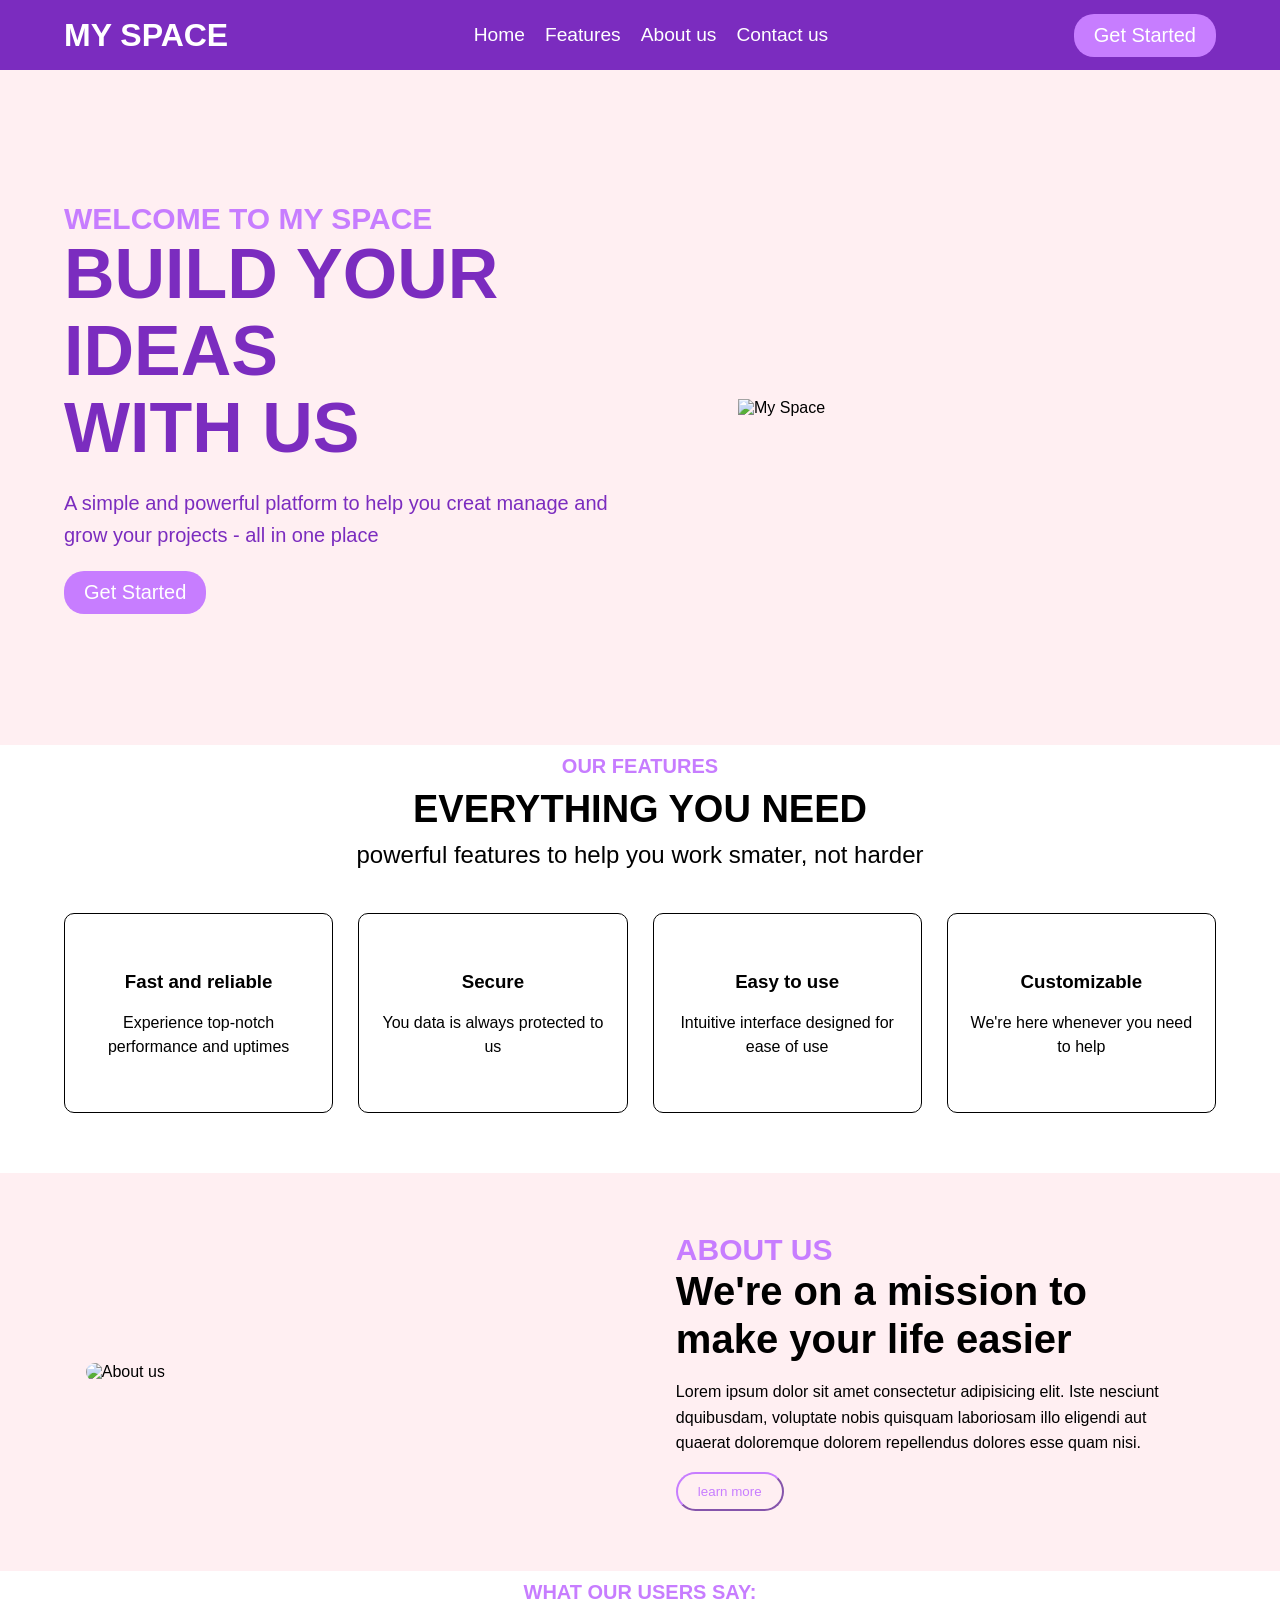
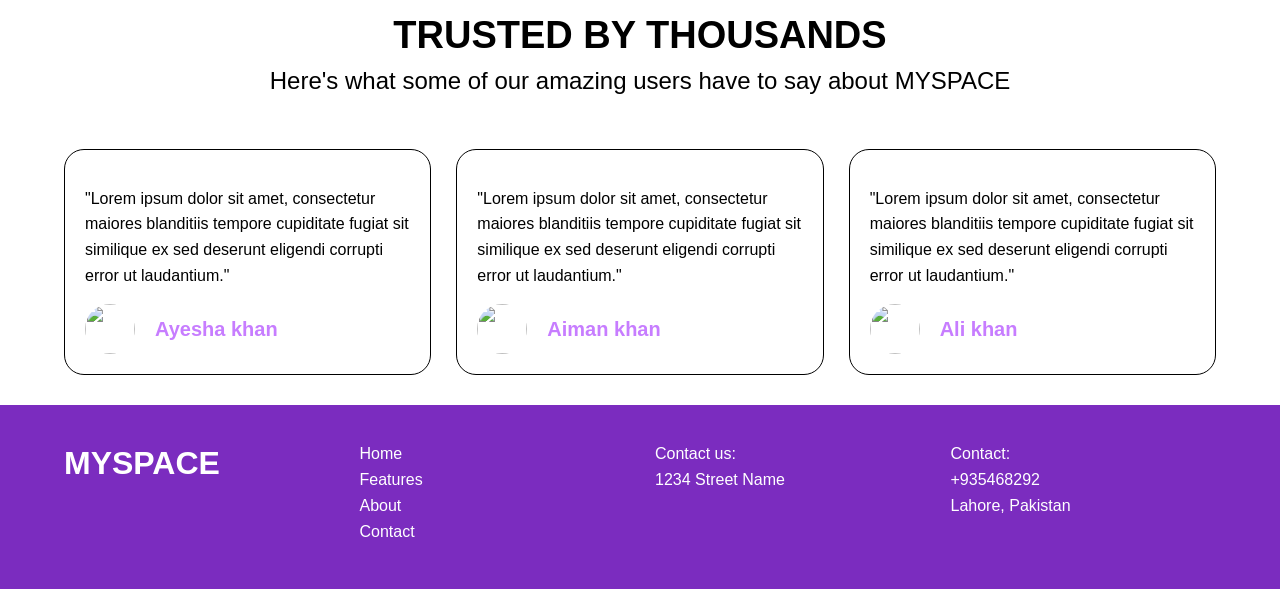
==== WebDev-L1-LandingPage/index.html @ 426730ee "Add files via upload" ====
<!DOCTYPE html>
<html lang="en">

<head>
    <meta charset="UTF-8">
    <meta name="viewport" content="width=device-width, initial-scale=1.0">
    <title>My Space</title>
    <link rel="stylesheet" href="./style.css">

</head>


<body>


    <!-- ================= HOME ================= -->

    <page1 id="home">

        <!-- NAVBAR -->

        <nav class="navigation">

            <ol class="li1">

                <li>
                    <a href="#home" class="nav-link">
                        MY SPACE
                    </a>
                </li>

            </ol>


            <ol class="li2">

                <li>
                    <a href="#home" class="nav-link">
                        Home
                    </a>
                </li>

                <li>
                    <a href="#features" class="nav-link">
                        Features
                    </a>
                </li>

                <li>
                    <a href="#about" class="nav-link">
                        About us
                    </a>
                </li>

                <li>
                    <a href="#contact" class="nav-link">
                        Contact us
                    </a>
                </li>

            </ol>


            <ol class="li3">

                <li>

                    <a href="#contact">

                        <button>
                            Get Started
                        </button>

                    </a>

                </li>

            </ol>

        </nav>


        <!-- HERO -->

        <section class="sec1">

            <div class="box1">

                <h4>
                    WELCOME TO MY SPACE
                </h4>

                <h1>
                    BUILD YOUR IDEAS
                    <br>
                    WITH US
                </h1>

                <p>
                    A simple and powerful platform to help you
                    creat manage and grow your projects -
                    all in one place
                </p>


                <ol class="li3">

                    <li>

                        <a href="#contact">

                            <button>
                                Get Started
                            </button>

                        </a>

                    </li>

                </ol>

            </div>


            <div class="box2">

                <img src="./task1.img/img1.png" alt="My Space">

            </div>

        </section>

    </page1>



    <!-- ================= FEATURES ================= -->

    <page2 id="features">

        <h4 style="
            text-align: center;
            padding-top: 10px;
            font-size: 20px;
            padding-bottom: 0;
        ">
            OUR FEATURES
        </h4>


        <h2 style="
            font-size: 38px;
            text-align: center;
            margin: 10px;
        ">
            EVERYTHING YOU NEED
        </h2>


        <p style="
            text-align: center;
            margin-top: 0;
            font-size: 24px;
        ">
            powerful features to help you work smater,
            not harder
        </p>


        <div class="main">


            <div class="div1">

                <img
                    src="./task1.img/img2.png"
                    alt=""
                    class="size"
                >

                <h3>
                    Fast and reliable
                </h3>

                <p>
                    Experience top-notch performance
                    and uptimes
                </p>

            </div>



            <div class="div2">

                <img
                    src="./task1.img/img3.png"
                    alt=""
                    class="size"
                >

                <h3>
                    Secure
                </h3>

                <p>
                    You data is always protected to us
                </p>

            </div>



            <div class="div3">

                <img
                    src="./task1.img/img4.png"
                    alt=""
                    class="size"
                >

                <h3>
                    Easy to use
                </h3>

                <p>
                    Intuitive interface designed for
                    ease of use
                </p>

            </div>



            <div class="div4">

                <img
                    src="./task1.img/img5.png"
                    alt=""
                    class="size"
                >

                <h3>
                    Customizable
                </h3>

                <p>
                    We're here whenever you need to help
                </p>

            </div>

        </div>

    </page2>



    <!-- ================= ABOUT ================= -->

    <div class="page3" id="about">


        <div class="div5">

            <img
                src="./task1.img/img7.jfif"
                alt="About us"
                style="object-fit: contain;"
            >

        </div>



        <div class="div6">

            <h4>
                ABOUT US
            </h4>


            <h2 style="
                font-size: 40px;
                margin: 0;
            ">
                We're on a mission to make your life easier
            </h2>


            <p>
                Lorem ipsum dolor sit amet consectetur
                adipisicing elit. Iste nesciunt dquibusdam,
                voluptate nobis quisquam laboriosam illo
                eligendi aut quaerat doloremque dolorem
                repellendus dolores esse quam nisi.
            </p>


            <button style="
                color: #c77dff;
                background-color: transparent;
                border-radius: 20px;
                border-color: #c77dff;
                padding: 10px 20px;
                cursor: pointer;
            ">
                learn more
            </button>

        </div>

    </div>



    <!-- ================= TESTIMONIALS ================= -->

    <div class="page5">


        <h4 style="
            text-align: center;
            padding-top: 10px;
            font-size: 20px;
            padding-bottom: 0;
        ">
            WHAT OUR USERS SAY:
        </h4>


        <h2 style="
            font-size: 38px;
            text-align: center;
            margin: 10px;
        ">
            TRUSTED BY THOUSANDS
        </h2>


        <p style="
            text-align: center;
            margin-top: 0;
            font-size: 24px;
        ">
            Here's what some of our amazing users
            have to say about MYSPACE
        </p>



        <div class="parts">


            <!-- USER 1 -->

            <div class="part">

                <p>
                    "Lorem ipsum dolor sit amet,
                    consectetur maiores blanditiis
                    tempore cupiditate fugiat sit
                    similique ex sed deserunt eligendi
                    corrupti error ut laudantium."
                </p>


                <div style="
                    display: flex;
                    gap: 20px;
                    align-items: center;
                ">

                    <img
                        src="./task1.img/img8.jfif"
                        alt=""
                    >

                    <h4>
                        Ayesha khan
                    </h4>

                </div>

            </div>



            <!-- USER 2 -->

            <div class="part">

                <p>
                    "Lorem ipsum dolor sit amet,
                    consectetur maiores blanditiis
                    tempore cupiditate fugiat sit
                    similique ex sed deserunt eligendi
                    corrupti error ut laudantium."
                </p>


                <div style="
                    display: flex;
                    gap: 20px;
                    align-items: center;
                ">

                    <img
                        src="./task1.img/img9.jfif"
                        alt=""
                    >

                    <h4>
                        Aiman khan
                    </h4>

                </div>

            </div>



            <!-- USER 3 -->

            <div class="part">

                <p>
                    "Lorem ipsum dolor sit amet,
                    consectetur maiores blanditiis
                    tempore cupiditate fugiat sit
                    similique ex sed deserunt eligendi
                    corrupti error ut laudantium."
                </p>


                <div style="
                    display: flex;
                    gap: 20px;
                    align-items: center;
                ">

                    <img
                        src="./task1.img/img10.jfif"
                        alt=""
                    >

                    <h4>
                        Ali khan
                    </h4>

                </div>

            </div>

        </div>

    </div>



    <!-- ================= CONTACT / FOOTER ================= -->

    <footer id="contact">


        <ol>

            <li class="li1">
                MYSPACE
            </li>

        </ol>



        <ol>

            <li>
                Home
            </li>

            <li>
                Features
            </li>

            <li>
                About
            </li>

            <li>
                Contact
            </li>

        </ol>



        <ol>

            <li>
                Contact us:
            </li>

            <li>
                1234 Street Name
            </li>

        </ol>



        <ol>

            <li>
                Contact:
            </li>

            <li>
                +935468292
            </li>

            <li>
                Lahore, Pakistan
            </li>

        </ol>


    </footer>


</body>

</html>
---- WebDev-L1-LandingPage/style.css ----
/* ================= GENERAL ================= */

        * {
            box-sizing: border-box;
        }

        html {
            scroll-behavior: smooth;
        }

        body {
            margin: 0;
            padding: 0;
            overflow-x: hidden;
            font-family: Arial, sans-serif;
        }

        page1,
        page2 {
            display: block;
        }

        section,
        page2,
        .page3,
        .page5,
        footer {
            scroll-margin-top: 80px;
        }


        /* ================= NAVBAR ================= */

        nav {
            display: flex;
            justify-content: space-between;
            align-items: center;

            background-color: #7b2cbf;
            color: white;

            padding: 10px 5%;
            min-height: 70px;

            position: sticky;
            top: 0;

            z-index: 1000;
        }

        ol {
            list-style-type: none;
            margin: 0;
            padding: 0;
        }

        .li1 {
            font-size: xx-large;
            font-weight: bolder;
        }

        .li2 {
            display: flex;
            align-items: center;
            gap: 20px;

            font-size: larger;
        }

        .nav-link {
            color: white;
            text-decoration: none;
            cursor: pointer;

            transition: 0.3s;
        }

        .nav-link:hover {
            color: #e0aaff;
        }

        .li3 button {
            font-size: 20px;

            border-radius: 20px;

            padding: 10px 20px;

            border: none;

            background-color: #c77dff;

            color: white;

            cursor: pointer;

            transition: 0.3s;
        }

        .li3 button:hover {
            background-color: #9d4edd;
            transform: scale(1.05);
        }


        /* ================= HERO SECTION ================= */

        .sec1 {
            display: flex;

            justify-content: space-evenly;
            align-items: center;

            gap: 40px;

            padding: 60px 5%;

            background-color: #ffeff2;

            min-height: 75vh;
        }

        .box1 {
            flex: 1;
            max-width: 650px;
        }

        h1 {
            font-size: 70px;

            font-weight: bolder;

            margin: 0;

            color: #7b2cbf;

            line-height: 1.1;
        }

        h4 {
            font-size: 30px;

            margin: 0;

            color: #c77dff;
        }

        .box1 p {
            font-size: 20px;

            color: #7b2cbf;

            line-height: 1.6;
        }

        .box2 {
            flex: 1;

            display: flex;

            justify-content: center;
        }

        .box2 img {
            width: 100%;

            max-width: 400px;

            height: auto;
        }


        /* ================= FEATURES ================= */

        .main {
            display: grid;

            grid-template-columns: repeat(4, 1fr);

            gap: 25px;

            padding: 20px 5%;

            margin-bottom: 40px;
        }

        .div1,
        .div2,
        .div3,
        .div4 {

            border: 1px solid black;

            border-radius: 10px;

            text-align: center;

            padding: 20px;

            width: 100%;

            min-height: 200px;
        }

        .size {
            height: 50px;

            width: auto;

            max-width: 100%;
        }

        .main p {
            line-height: 1.5;
        }


        /* ================= ABOUT SECTION ================= */

        .page3 {
            display: flex;

            justify-content: space-evenly;

            align-items: center;

            gap: 50px;

            padding: 60px 5%;

            background-color: #ffeff2;
        }

        .div5,
        .div6 {
            width: 45%;
        }

        .div5 img {
            width: 100%;

            height: 250px;

            object-fit: cover;

            border-radius: 20px;
        }

        .div6 h2 {
            line-height: 1.2;
        }

        .div6 p {
            line-height: 1.6;
        }


        /* ================= TESTIMONIALS ================= */

        .parts {
            display: grid;

            grid-template-columns: repeat(3, 1fr);

            gap: 25px;

            padding: 30px 5%;
        }

        .part {
            display: grid;

            border-radius: 20px;

            width: 100%;

            border: 1px solid black;

            padding: 20px;
        }

        .part img {
            height: 50px;

            width: 50px;

            border-radius: 50%;

            object-fit: cover;
        }

        .part p {
            line-height: 1.6;
        }

        .part h4 {
            font-size: 20px;
        }


        /* ================= FOOTER / CONTACT ================= */

        footer {
            display: grid;

            grid-template-columns: repeat(4, 1fr);

            gap: 30px;

            background-color: #7b2cbf;

            color: white;

            padding: 40px 5%;
        }

        footer ol {
            padding: 0;
        }

        footer li {
            margin-bottom: 8px;
        }

        footer .li1 {
            color: white;
        }


        /* ================= TABLET ================= */

        @media (max-width: 992px) {

            nav {
                padding: 10px 3%;
            }

            .li1 {
                font-size: 25px;
            }

            .li2 {
                gap: 12px;

                font-size: 16px;
            }

            .li3 button {
                font-size: 16px;

                padding: 8px 15px;
            }


            /* HERO */

            .sec1 {
                padding: 50px 5%;
            }

            h1 {
                font-size: 50px;
            }

            h4 {
                font-size: 24px;
            }

            .box1 p {
                font-size: 18px;
            }

            .box2 img {
                max-width: 330px;
            }


            /* FEATURES */

            .main {
                grid-template-columns: repeat(2, 1fr);
            }


            /* ABOUT */

            .page3 {
                gap: 30px;
            }

            .div5,
            .div6 {
                width: 50%;
            }


            /* TESTIMONIALS */

            .parts {
                grid-template-columns: repeat(2, 1fr);
            }


            /* FOOTER */

            footer {
                grid-template-columns: repeat(2, 1fr);
            }
        }


        /* ================= MOBILE ================= */

        @media (max-width: 768px) {

            /* NAVBAR */

            nav {
                flex-direction: column;

                gap: 15px;

                height: auto;

                padding: 20px;
            }

            .li1 {
                font-size: 28px;
            }

            .li2 {
                flex-wrap: wrap;

                justify-content: center;

                gap: 12px;

                font-size: 15px;
            }

            .li3 button {
                font-size: 16px;

                padding: 8px 16px;
            }


            /* HERO */

            .sec1 {
                flex-direction: column;

                text-align: center;

                padding: 50px 20px;

                min-height: auto;
            }

            .box1 {
                width: 100%;
            }

            h1 {
                font-size: 45px;
            }

            h4 {
                font-size: 22px;
            }

            .box1 p {
                font-size: 17px;
            }

            .box2 {
                width: 100%;
            }

            .box2 img {
                width: 80%;

                max-width: 350px;
            }


            /* FEATURES */

            .main {
                grid-template-columns: 1fr;

                padding: 20px;
            }

            .div1,
            .div2,
            .div3,
            .div4 {
                min-height: auto;
            }


            /* ABOUT */

            .page3 {
                flex-direction: column;

                padding: 50px 20px;

                text-align: center;
            }

            .div5,
            .div6 {
                width: 100%;
            }

            .div5 img {
                height: auto;

                max-height: 300px;
            }

            .div6 h2 {
                font-size: 32px !important;
            }


            /* TESTIMONIALS */

            .parts {
                grid-template-columns: 1fr;

                padding: 20px;
            }

            .page5 h2 {
                font-size: 30px !important;
            }

            .page5 > p {
                font-size: 18px !important;

                padding: 0 15px;
            }


            /* FOOTER */

            footer {
                grid-template-columns: 1fr;

                text-align: center;

                padding: 35px 20px;
            }

            footer ol {
                margin-bottom: 10px;
            }
        }


        /* ================= SMALL MOBILE ================= */

        @media (max-width: 480px) {

            nav {
                padding: 15px;
            }

            .li1 {
                font-size: 24px;
            }

            .li2 {
                display: grid;

                grid-template-columns: repeat(2, 1fr);

                text-align: center;

                width: 100%;
            }

            .li3 button {
                font-size: 15px;

                padding: 8px 15px;
            }


            /* HERO */

            .sec1 {
                padding: 40px 15px;
            }

            h1 {
                font-size: 34px;
            }

            h4 {
                font-size: 18px;
            }

            .box1 p {
                font-size: 15px;
            }

            .box2 img {
                width: 90%;
            }


            /* FEATURES */

            .main {
                padding: 15px;
            }

            .main h3 {
                font-size: 20px;
            }

            .main p {
                font-size: 15px;
            }


            /* ABOUT */

            .page3 {
                padding: 40px 15px;
            }

            .div6 h2 {
                font-size: 27px !important;
            }

            .div6 p {
                font-size: 15px;
            }


            /* TESTIMONIALS */

            .parts {
                padding: 15px;
            }

            .part {
                padding: 15px;
            }

            .page5 h2 {
                font-size: 26px !important;
            }

            .page5 > p {
                font-size: 16px !important;
            }


            /* FOOTER */

            footer {
                padding: 30px 15px;
            }
        }
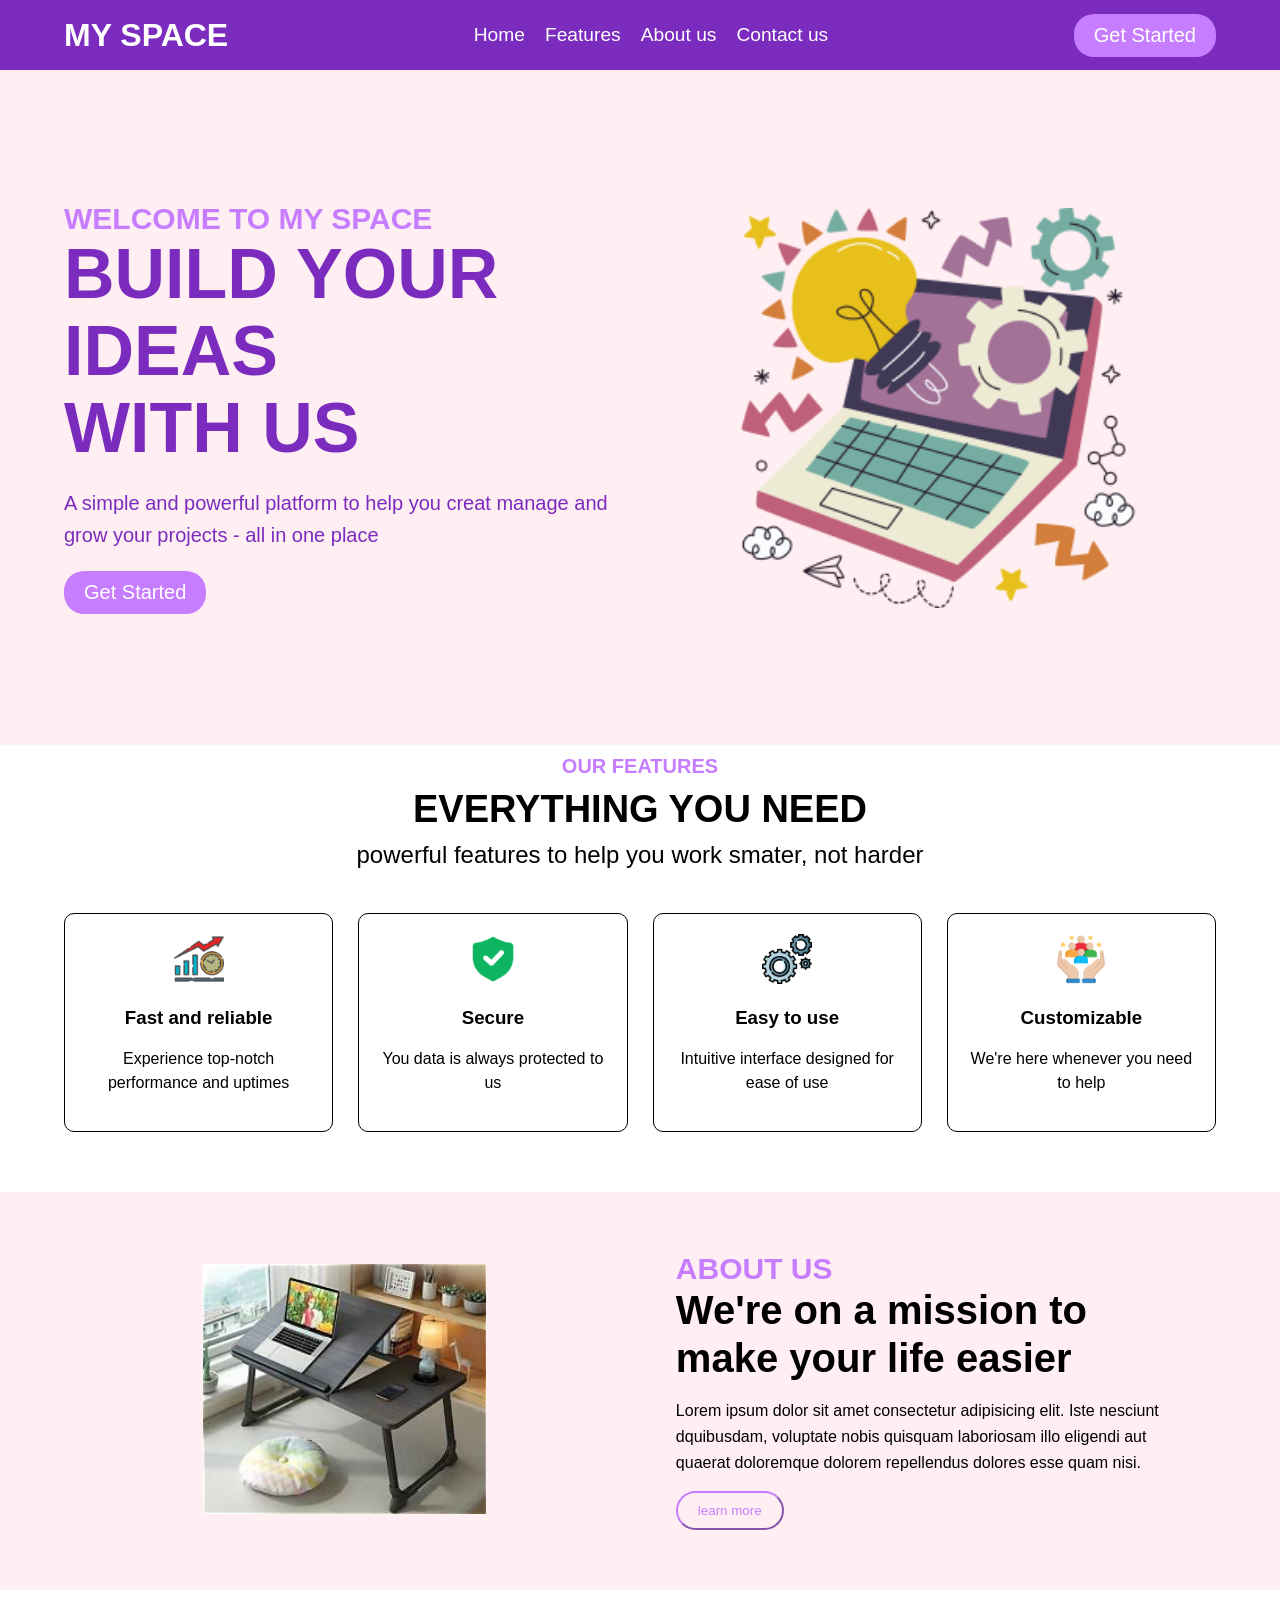
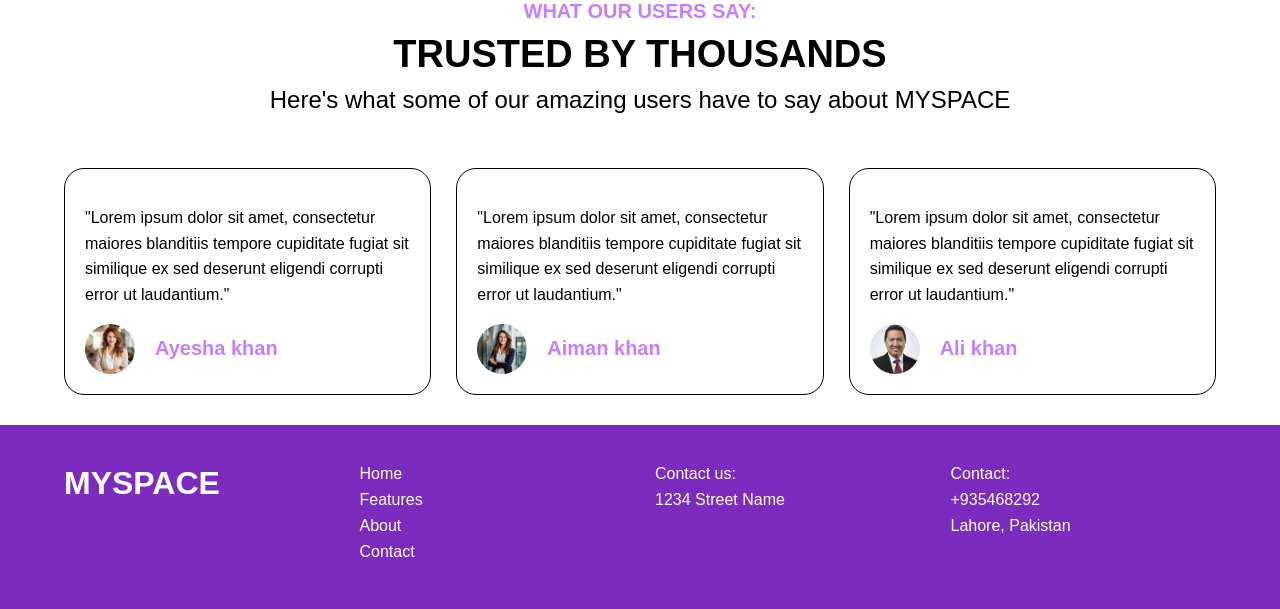
==== commit 00164cb9: "Update index.html" ====
--- a/WebDev-L1-LandingPage/index.html
+++ b/WebDev-L1-LandingPage/index.html
@@ -124,7 +124,7 @@
 
             <div class="box2">
 
-                <img src="./task1.img/img1.png" alt="My Space">
+                <img src="./images/img1.png" alt="My Space">
 
             </div>
 
@@ -173,7 +173,7 @@
             <div class="div1">
 
                 <img
-                    src="./task1.img/img2.png"
+                    src="./images/img2.png"
                     alt=""
                     class="size"
                 >
@@ -194,7 +194,7 @@
             <div class="div2">
 
                 <img
-                    src="./task1.img/img3.png"
+                    src="./images/img3.png"
                     alt=""
                     class="size"
                 >
@@ -214,7 +214,7 @@
             <div class="div3">
 
                 <img
-                    src="./task1.img/img4.png"
+                    src="./images/img4.png"
                     alt=""
                     class="size"
                 >
@@ -235,7 +235,7 @@
             <div class="div4">
 
                 <img
-                    src="./task1.img/img5.png"
+                    src="./images/img5.png"
                     alt=""
                     class="size"
                 >
@@ -264,7 +264,7 @@
         <div class="div5">
 
             <img
-                src="./task1.img/img7.jfif"
+                src="./images/img7.jfif"
                 alt="About us"
                 style="object-fit: contain;"
             >
@@ -372,7 +372,7 @@
                 ">
 
                     <img
-                        src="./task1.img/img8.jfif"
+                        src="./images/img8.jfif"
                         alt=""
                     >
 
@@ -406,7 +406,7 @@
                 ">
 
                     <img
-                        src="./task1.img/img9.jfif"
+                        src="./images/img9.jfif"
                         alt=""
                     >
 
@@ -440,7 +440,7 @@
                 ">
 
                     <img
-                        src="./task1.img/img10.jfif"
+                        src="./images/img10.jfif"
                         alt=""
                     >
 
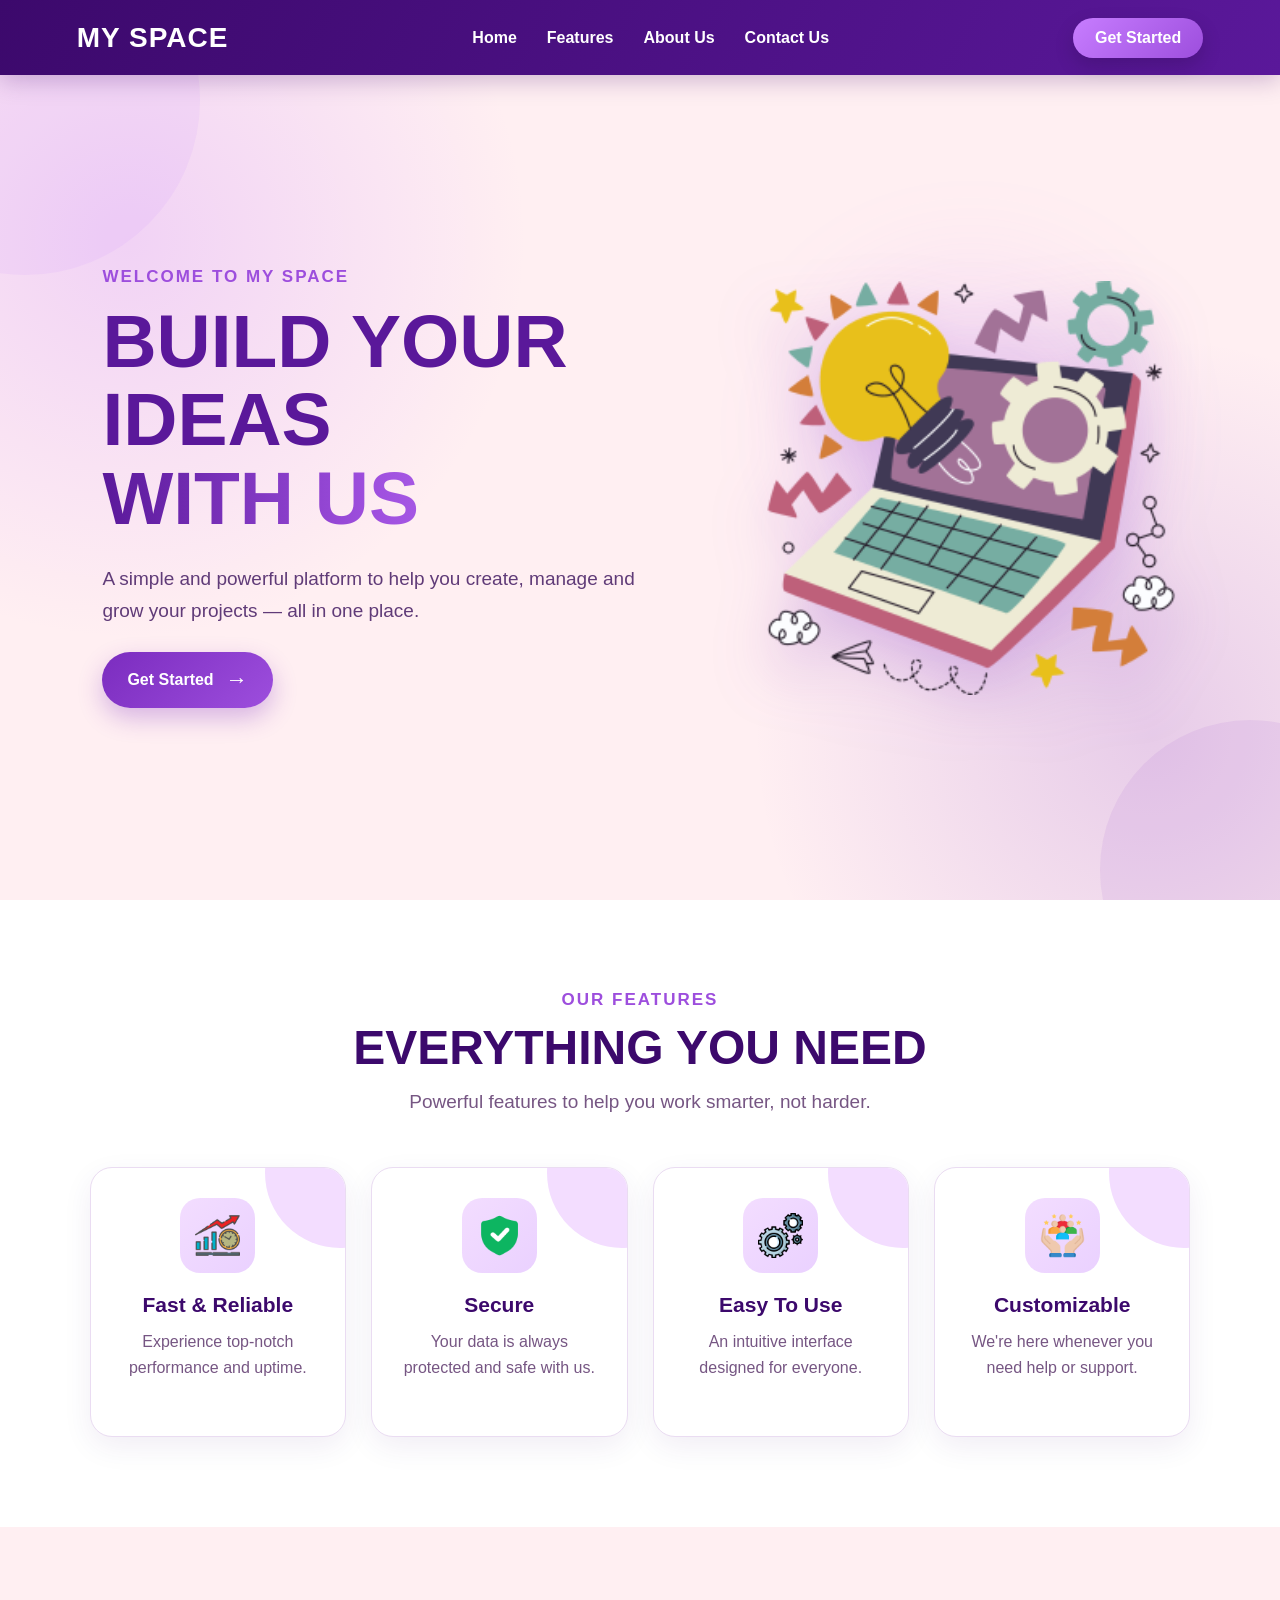
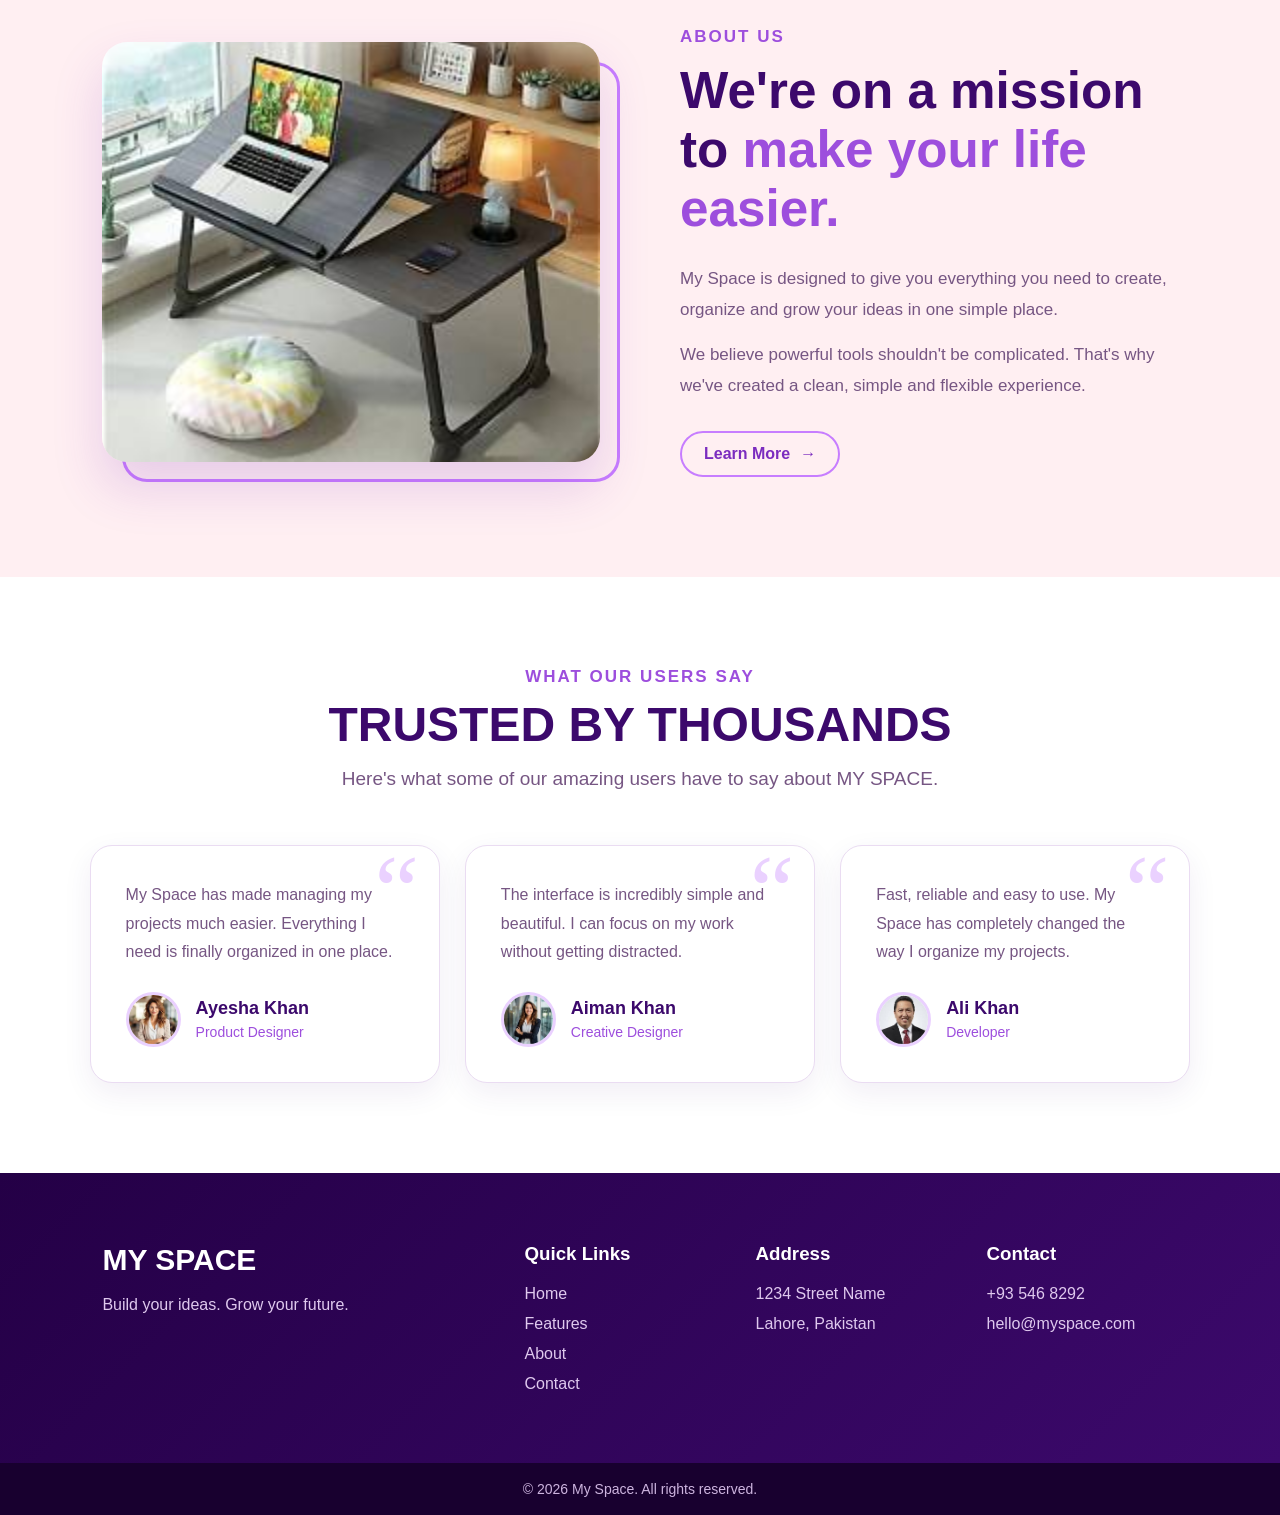
==== commit f8bfe460: "Update index.html" ====
--- a/WebDev-L1-LandingPage/index.html
+++ b/WebDev-L1-LandingPage/index.html
@@ -4,531 +4,436 @@
 <head>
     <meta charset="UTF-8">
     <meta name="viewport" content="width=device-width, initial-scale=1.0">
+
     <title>My Space</title>
-    <link rel="stylesheet" href="./style.css">
-
+
+    <link rel="stylesheet" href="style.css">
 </head>
 
-
 <body>
 
-
-    <!-- ================= HOME ================= -->
-
-    <page1 id="home">
-
-        <!-- NAVBAR -->
-
-        <nav class="navigation">
-
-            <ol class="li1">
-
-                <li>
-                    <a href="#home" class="nav-link">
-                        MY SPACE
-                    </a>
-                </li>
-
-            </ol>
-
-
-            <ol class="li2">
-
-                <li>
-                    <a href="#home" class="nav-link">
-                        Home
-                    </a>
-                </li>
-
-                <li>
-                    <a href="#features" class="nav-link">
-                        Features
-                    </a>
-                </li>
-
-                <li>
-                    <a href="#about" class="nav-link">
-                        About us
-                    </a>
-                </li>
-
-                <li>
-                    <a href="#contact" class="nav-link">
-                        Contact us
-                    </a>
-                </li>
-
-            </ol>
-
-
-            <ol class="li3">
-
-                <li>
-
-                    <a href="#contact">
-
-                        <button>
-                            Get Started
-                        </button>
-
-                    </a>
-
-                </li>
-
-            </ol>
-
-        </nav>
-
-
-        <!-- HERO -->
-
-        <section class="sec1">
-
-            <div class="box1">
-
-                <h4>
-                    WELCOME TO MY SPACE
-                </h4>
-
-                <h1>
-                    BUILD YOUR IDEAS
-                    <br>
-                    WITH US
-                </h1>
-
-                <p>
-                    A simple and powerful platform to help you
-                    creat manage and grow your projects -
-                    all in one place
-                </p>
-
-
-                <ol class="li3">
-
-                    <li>
-
-                        <a href="#contact">
-
-                            <button>
-                                Get Started
-                            </button>
-
-                        </a>
-
-                    </li>
-
-                </ol>
-
-            </div>
-
-
-            <div class="box2">
-
-                <img src="./images/img1.png" alt="My Space">
-
-            </div>
-
-        </section>
-
-    </page1>
-
+    <!-- ================= NAVBAR ================= -->
+
+    <nav class="navigation">
+
+        <div class="logo">
+            <a href="#home">MY SPACE</a>
+        </div>
+
+        <ul class="nav-links">
+
+            <li>
+                <a href="#home">Home</a>
+            </li>
+
+            <li>
+                <a href="#features">Features</a>
+            </li>
+
+            <li>
+                <a href="#about">About Us</a>
+            </li>
+
+            <li>
+                <a href="#contact">Contact Us</a>
+            </li>
+
+        </ul>
+
+        <a href="#contact" class="nav-button">
+            Get Started
+        </a>
+
+    </nav>
+
+
+    <!-- ================= HERO ================= -->
+
+    <section class="hero" id="home">
+
+        <div class="hero-content">
+
+            <span class="small-title">
+                WELCOME TO MY SPACE
+            </span>
+
+            <h1>
+                BUILD YOUR IDEAS
+                <br>
+                <span>WITH US</span>
+            </h1>
+
+            <p>
+                A simple and powerful platform to help you
+                create, manage and grow your projects —
+                all in one place.
+            </p>
+
+            <a href="#contact" class="primary-button">
+                Get Started
+                <span>→</span>
+            </a>
+
+        </div>
+
+
+        <div class="hero-image">
+
+            <div class="image-glow"></div>
+
+            <img
+                src="images/img1.png"
+                alt="My Space"
+            >
+
+        </div>
+
+    </section>
 
 
     <!-- ================= FEATURES ================= -->
 
-    <page2 id="features">
-
-        <h4 style="
-            text-align: center;
-            padding-top: 10px;
-            font-size: 20px;
-            padding-bottom: 0;
-        ">
-            OUR FEATURES
-        </h4>
-
-
-        <h2 style="
-            font-size: 38px;
-            text-align: center;
-            margin: 10px;
-        ">
-            EVERYTHING YOU NEED
-        </h2>
-
-
-        <p style="
-            text-align: center;
-            margin-top: 0;
-            font-size: 24px;
-        ">
-            powerful features to help you work smater,
-            not harder
-        </p>
-
-
-        <div class="main">
-
-
-            <div class="div1">
-
-                <img
-                    src="./images/img2.png"
-                    alt=""
-                    class="size"
-                >
+    <section class="features" id="features">
+
+        <div class="section-heading">
+
+            <span class="small-title">
+                OUR FEATURES
+            </span>
+
+            <h2>
+                EVERYTHING YOU NEED
+            </h2>
+
+            <p>
+                Powerful features to help you work smarter,
+                not harder.
+            </p>
+
+        </div>
+
+
+        <div class="feature-grid">
+
+
+            <div class="feature-card">
+
+                <div class="icon-box">
+                    <img src="images/img2.png" alt="">
+                </div>
 
                 <h3>
-                    Fast and reliable
+                    Fast & Reliable
                 </h3>
 
                 <p>
                     Experience top-notch performance
-                    and uptimes
-                </p>
-
-            </div>
-
-
-
-            <div class="div2">
-
-                <img
-                    src="./images/img3.png"
-                    alt=""
-                    class="size"
-                >
+                    and uptime.
+                </p>
+
+                <span class="card-arrow">→</span>
+
+            </div>
+
+
+            <div class="feature-card">
+
+                <div class="icon-box">
+                    <img src="images/img3.png" alt="">
+                </div>
 
                 <h3>
                     Secure
                 </h3>
 
                 <p>
-                    You data is always protected to us
-                </p>
-
-            </div>
-
-
-
-            <div class="div3">
-
-                <img
-                    src="./images/img4.png"
-                    alt=""
-                    class="size"
-                >
+                    Your data is always protected
+                    and safe with us.
+                </p>
+
+                <span class="card-arrow">→</span>
+
+            </div>
+
+
+            <div class="feature-card">
+
+                <div class="icon-box">
+                    <img src="images/img4.png" alt="">
+                </div>
 
                 <h3>
-                    Easy to use
+                    Easy To Use
                 </h3>
 
                 <p>
-                    Intuitive interface designed for
-                    ease of use
-                </p>
-
-            </div>
-
-
-
-            <div class="div4">
-
-                <img
-                    src="./images/img5.png"
-                    alt=""
-                    class="size"
-                >
+                    An intuitive interface designed
+                    for everyone.
+                </p>
+
+                <span class="card-arrow">→</span>
+
+            </div>
+
+
+            <div class="feature-card">
+
+                <div class="icon-box">
+                    <img src="images/img5.png" alt="">
+                </div>
 
                 <h3>
                     Customizable
                 </h3>
 
                 <p>
-                    We're here whenever you need to help
-                </p>
-
-            </div>
-
-        </div>
-
-    </page2>
-
+                    We're here whenever you need
+                    help or support.
+                </p>
+
+                <span class="card-arrow">→</span>
+
+            </div>
+
+        </div>
+
+    </section>
 
 
     <!-- ================= ABOUT ================= -->
 
-    <div class="page3" id="about">
-
-
-        <div class="div5">
+    <section class="about" id="about">
+
+        <div class="about-image">
+
+            <div class="about-image-frame"></div>
 
             <img
-                src="./images/img7.jfif"
-                alt="About us"
-                style="object-fit: contain;"
+                src="images/img7.jfif"
+                alt="About My Space"
             >
 
         </div>
 
 
-
-        <div class="div6">
-
-            <h4>
+        <div class="about-content">
+
+            <span class="small-title">
                 ABOUT US
-            </h4>
-
-
-            <h2 style="
-                font-size: 40px;
-                margin: 0;
-            ">
-                We're on a mission to make your life easier
+            </span>
+
+            <h2>
+                We're on a mission to
+                <span>make your life easier.</span>
             </h2>
 
-
-            <p>
-                Lorem ipsum dolor sit amet consectetur
-                adipisicing elit. Iste nesciunt dquibusdam,
-                voluptate nobis quisquam laboriosam illo
-                eligendi aut quaerat doloremque dolorem
-                repellendus dolores esse quam nisi.
-            </p>
-
-
-            <button style="
-                color: #c77dff;
-                background-color: transparent;
-                border-radius: 20px;
-                border-color: #c77dff;
-                padding: 10px 20px;
-                cursor: pointer;
-            ">
-                learn more
-            </button>
-
-        </div>
+            <p>
+                My Space is designed to give you everything
+                you need to create, organize and grow your
+                ideas in one simple place.
+            </p>
+
+            <p>
+                We believe powerful tools shouldn't be
+                complicated. That's why we've created a
+                clean, simple and flexible experience.
+            </p>
+
+            <a href="#contact" class="outline-button">
+                Learn More
+                <span>→</span>
+            </a>
+
+        </div>
+
+    </section>
+
+
+    <!-- ================= TESTIMONIALS ================= -->
+
+    <section class="testimonials">
+
+        <div class="section-heading">
+
+            <span class="small-title">
+                WHAT OUR USERS SAY
+            </span>
+
+            <h2>
+                TRUSTED BY THOUSANDS
+            </h2>
+
+            <p>
+                Here's what some of our amazing users
+                have to say about MY SPACE.
+            </p>
+
+        </div>
+
+
+        <div class="testimonial-grid">
+
+
+            <div class="testimonial-card">
+
+                <div class="quote">
+                    “
+                </div>
+
+                <p>
+                    My Space has made managing my projects
+                    much easier. Everything I need is finally
+                    organized in one place.
+                </p>
+
+                <div class="user">
+
+                    <img
+                        src="images/img8.jfif"
+                        alt="Ayesha Khan"
+                    >
+
+                    <div>
+                        <h4>Ayesha Khan</h4>
+                        <span>Product Designer</span>
+                    </div>
+
+                </div>
+
+            </div>
+
+
+            <div class="testimonial-card">
+
+                <div class="quote">
+                    “
+                </div>
+
+                <p>
+                    The interface is incredibly simple and
+                    beautiful. I can focus on my work without
+                    getting distracted.
+                </p>
+
+                <div class="user">
+
+                    <img
+                        src="images/img9.jfif"
+                        alt="Aiman Khan"
+                    >
+
+                    <div>
+                        <h4>Aiman Khan</h4>
+                        <span>Creative Designer</span>
+                    </div>
+
+                </div>
+
+            </div>
+
+
+            <div class="testimonial-card">
+
+                <div class="quote">
+                    “
+                </div>
+
+                <p>
+                    Fast, reliable and easy to use. My Space
+                    has completely changed the way I organize
+                    my projects.
+                </p>
+
+                <div class="user">
+
+                    <img
+                        src="images/img10.jfif"
+                        alt="Ali Khan"
+                    >
+
+                    <div>
+                        <h4>Ali Khan</h4>
+                        <span>Developer</span>
+                    </div>
+
+                </div>
+
+            </div>
+
+        </div>
+
+    </section>
+
+
+    <!-- ================= FOOTER ================= -->
+
+    <footer id="contact">
+
+        <div class="footer-brand">
+
+            <h2>
+                MY SPACE
+            </h2>
+
+            <p>
+                Build your ideas.
+                Grow your future.
+            </p>
+
+        </div>
+
+
+        <div class="footer-column">
+
+            <h3>Quick Links</h3>
+
+            <a href="#home">Home</a>
+            <a href="#features">Features</a>
+            <a href="#about">About</a>
+            <a href="#contact">Contact</a>
+
+        </div>
+
+
+        <div class="footer-column">
+
+            <h3>Address</h3>
+
+            <p>
+                1234 Street Name
+            </p>
+
+            <p>
+                Lahore, Pakistan
+            </p>
+
+        </div>
+
+
+        <div class="footer-column">
+
+            <h3>Contact</h3>
+
+            <p>
+                +93 546 8292
+            </p>
+
+            <p>
+                hello@myspace.com
+            </p>
+
+        </div>
+
+    </footer>
+
+
+    <div class="copyright">
+
+        © 2026 My Space. All rights reserved.
 
     </div>
 
 
-
-    <!-- ================= TESTIMONIALS ================= -->
-
-    <div class="page5">
-
-
-        <h4 style="
-            text-align: center;
-            padding-top: 10px;
-            font-size: 20px;
-            padding-bottom: 0;
-        ">
-            WHAT OUR USERS SAY:
-        </h4>
-
-
-        <h2 style="
-            font-size: 38px;
-            text-align: center;
-            margin: 10px;
-        ">
-            TRUSTED BY THOUSANDS
-        </h2>
-
-
-        <p style="
-            text-align: center;
-            margin-top: 0;
-            font-size: 24px;
-        ">
-            Here's what some of our amazing users
-            have to say about MYSPACE
-        </p>
-
-
-
-        <div class="parts">
-
-
-            <!-- USER 1 -->
-
-            <div class="part">
-
-                <p>
-                    "Lorem ipsum dolor sit amet,
-                    consectetur maiores blanditiis
-                    tempore cupiditate fugiat sit
-                    similique ex sed deserunt eligendi
-                    corrupti error ut laudantium."
-                </p>
-
-
-                <div style="
-                    display: flex;
-                    gap: 20px;
-                    align-items: center;
-                ">
-
-                    <img
-                        src="./images/img8.jfif"
-                        alt=""
-                    >
-
-                    <h4>
-                        Ayesha khan
-                    </h4>
-
-                </div>
-
-            </div>
-
-
-
-            <!-- USER 2 -->
-
-            <div class="part">
-
-                <p>
-                    "Lorem ipsum dolor sit amet,
-                    consectetur maiores blanditiis
-                    tempore cupiditate fugiat sit
-                    similique ex sed deserunt eligendi
-                    corrupti error ut laudantium."
-                </p>
-
-
-                <div style="
-                    display: flex;
-                    gap: 20px;
-                    align-items: center;
-                ">
-
-                    <img
-                        src="./images/img9.jfif"
-                        alt=""
-                    >
-
-                    <h4>
-                        Aiman khan
-                    </h4>
-
-                </div>
-
-            </div>
-
-
-
-            <!-- USER 3 -->
-
-            <div class="part">
-
-                <p>
-                    "Lorem ipsum dolor sit amet,
-                    consectetur maiores blanditiis
-                    tempore cupiditate fugiat sit
-                    similique ex sed deserunt eligendi
-                    corrupti error ut laudantium."
-                </p>
-
-
-                <div style="
-                    display: flex;
-                    gap: 20px;
-                    align-items: center;
-                ">
-
-                    <img
-                        src="./images/img10.jfif"
-                        alt=""
-                    >
-
-                    <h4>
-                        Ali khan
-                    </h4>
-
-                </div>
-
-            </div>
-
-        </div>
-
-    </div>
-
-
-
-    <!-- ================= CONTACT / FOOTER ================= -->
-
-    <footer id="contact">
-
-
-        <ol>
-
-            <li class="li1">
-                MYSPACE
-            </li>
-
-        </ol>
-
-
-
-        <ol>
-
-            <li>
-                Home
-            </li>
-
-            <li>
-                Features
-            </li>
-
-            <li>
-                About
-            </li>
-
-            <li>
-                Contact
-            </li>
-
-        </ol>
-
-
-
-        <ol>
-
-            <li>
-                Contact us:
-            </li>
-
-            <li>
-                1234 Street Name
-            </li>
-
-        </ol>
-
-
-
-        <ol>
-
-            <li>
-                Contact:
-            </li>
-
-            <li>
-                +935468292
-            </li>
-
-            <li>
-                Lahore, Pakistan
-            </li>
-
-        </ol>
-
-
-    </footer>
-
-
 </body>
 
 </html>
--- a/WebDev-L1-LandingPage/style.css
+++ b/WebDev-L1-LandingPage/style.css
@@ -1,671 +1,1360 @@
-/* ================= GENERAL ================= */
-
-        * {
-            box-sizing: border-box;
-        }
-
-        html {
-            scroll-behavior: smooth;
-        }
-
-        body {
-            margin: 0;
-            padding: 0;
-            overflow-x: hidden;
-            font-family: Arial, sans-serif;
-        }
-
-        page1,
-        page2 {
-            display: block;
-        }
-
-        section,
-        page2,
-        .page3,
-        .page5,
-        footer {
-            scroll-margin-top: 80px;
-        }
-
-
-        /* ================= NAVBAR ================= */
-
-        nav {
-            display: flex;
-            justify-content: space-between;
-            align-items: center;
-
-            background-color: #7b2cbf;
-            color: white;
-
-            padding: 10px 5%;
-            min-height: 70px;
-
-            position: sticky;
-            top: 0;
-
-            z-index: 1000;
-        }
-
-        ol {
-            list-style-type: none;
-            margin: 0;
-            padding: 0;
-        }
-
-        .li1 {
-            font-size: xx-large;
-            font-weight: bolder;
-        }
-
-        .li2 {
-            display: flex;
-            align-items: center;
-            gap: 20px;
-
-            font-size: larger;
-        }
-
-        .nav-link {
-            color: white;
-            text-decoration: none;
-            cursor: pointer;
-
-            transition: 0.3s;
-        }
-
-        .nav-link:hover {
-            color: #e0aaff;
-        }
-
-        .li3 button {
-            font-size: 20px;
-
-            border-radius: 20px;
-
-            padding: 10px 20px;
-
-            border: none;
-
-            background-color: #c77dff;
-
-            color: white;
-
-            cursor: pointer;
-
-            transition: 0.3s;
-        }
-
-        .li3 button:hover {
-            background-color: #9d4edd;
-            transform: scale(1.05);
-        }
-
-
-        /* ================= HERO SECTION ================= */
-
-        .sec1 {
-            display: flex;
-
-            justify-content: space-evenly;
-            align-items: center;
-
-            gap: 40px;
-
-            padding: 60px 5%;
-
-            background-color: #ffeff2;
-
-            min-height: 75vh;
-        }
-
-        .box1 {
-            flex: 1;
-            max-width: 650px;
-        }
-
-        h1 {
-            font-size: 70px;
-
-            font-weight: bolder;
-
-            margin: 0;
-
-            color: #7b2cbf;
-
-            line-height: 1.1;
-        }
-
-        h4 {
-            font-size: 30px;
-
-            margin: 0;
-
-            color: #c77dff;
-        }
-
-        .box1 p {
-            font-size: 20px;
-
-            color: #7b2cbf;
-
-            line-height: 1.6;
-        }
-
-        .box2 {
-            flex: 1;
-
-            display: flex;
-
-            justify-content: center;
-        }
-
-        .box2 img {
-            width: 100%;
-
-            max-width: 400px;
-
-            height: auto;
-        }
-
-
-        /* ================= FEATURES ================= */
-
-        .main {
-            display: grid;
-
-            grid-template-columns: repeat(4, 1fr);
-
-            gap: 25px;
-
-            padding: 20px 5%;
-
-            margin-bottom: 40px;
-        }
-
-        .div1,
-        .div2,
-        .div3,
-        .div4 {
-
-            border: 1px solid black;
-
-            border-radius: 10px;
-
-            text-align: center;
-
-            padding: 20px;
-
-            width: 100%;
-
-            min-height: 200px;
-        }
-
-        .size {
-            height: 50px;
-
-            width: auto;
-
-            max-width: 100%;
-        }
-
-        .main p {
-            line-height: 1.5;
-        }
-
-
-        /* ================= ABOUT SECTION ================= */
-
-        .page3 {
-            display: flex;
-
-            justify-content: space-evenly;
-
-            align-items: center;
-
-            gap: 50px;
-
-            padding: 60px 5%;
-
-            background-color: #ffeff2;
-        }
-
-        .div5,
-        .div6 {
-            width: 45%;
-        }
-
-        .div5 img {
-            width: 100%;
-
-            height: 250px;
-
-            object-fit: cover;
-
-            border-radius: 20px;
-        }
-
-        .div6 h2 {
-            line-height: 1.2;
-        }
-
-        .div6 p {
-            line-height: 1.6;
-        }
-
-
-        /* ================= TESTIMONIALS ================= */
-
-        .parts {
-            display: grid;
-
-            grid-template-columns: repeat(3, 1fr);
-
-            gap: 25px;
-
-            padding: 30px 5%;
-        }
-
-        .part {
-            display: grid;
-
-            border-radius: 20px;
-
-            width: 100%;
-
-            border: 1px solid black;
-
-            padding: 20px;
-        }
-
-        .part img {
-            height: 50px;
-
-            width: 50px;
-
-            border-radius: 50%;
-
-            object-fit: cover;
-        }
-
-        .part p {
-            line-height: 1.6;
-        }
-
-        .part h4 {
-            font-size: 20px;
-        }
-
-
-        /* ================= FOOTER / CONTACT ================= */
-
-        footer {
-            display: grid;
-
-            grid-template-columns: repeat(4, 1fr);
-
-            gap: 30px;
-
-            background-color: #7b2cbf;
-
-            color: white;
-
-            padding: 40px 5%;
-        }
-
-        footer ol {
-            padding: 0;
-        }
-
-        footer li {
-            margin-bottom: 8px;
-        }
-
-        footer .li1 {
-            color: white;
-        }
-
-
-        /* ================= TABLET ================= */
-
-        @media (max-width: 992px) {
-
-            nav {
-                padding: 10px 3%;
-            }
-
-            .li1 {
-                font-size: 25px;
-            }
-
-            .li2 {
-                gap: 12px;
-
-                font-size: 16px;
-            }
-
-            .li3 button {
-                font-size: 16px;
-
-                padding: 8px 15px;
-            }
-
-
-            /* HERO */
-
-            .sec1 {
-                padding: 50px 5%;
-            }
-
-            h1 {
-                font-size: 50px;
-            }
-
-            h4 {
-                font-size: 24px;
-            }
-
-            .box1 p {
-                font-size: 18px;
-            }
-
-            .box2 img {
-                max-width: 330px;
-            }
-
-
-            /* FEATURES */
-
-            .main {
-                grid-template-columns: repeat(2, 1fr);
-            }
-
-
-            /* ABOUT */
-
-            .page3 {
-                gap: 30px;
-            }
-
-            .div5,
-            .div6 {
-                width: 50%;
-            }
-
-
-            /* TESTIMONIALS */
-
-            .parts {
-                grid-template-columns: repeat(2, 1fr);
-            }
-
-
-            /* FOOTER */
-
-            footer {
-                grid-template-columns: repeat(2, 1fr);
-            }
-        }
-
-
-        /* ================= MOBILE ================= */
-
-        @media (max-width: 768px) {
-
-            /* NAVBAR */
-
-            nav {
-                flex-direction: column;
-
-                gap: 15px;
-
-                height: auto;
-
-                padding: 20px;
-            }
-
-            .li1 {
-                font-size: 28px;
-            }
-
-            .li2 {
-                flex-wrap: wrap;
-
-                justify-content: center;
-
-                gap: 12px;
-
-                font-size: 15px;
-            }
-
-            .li3 button {
-                font-size: 16px;
-
-                padding: 8px 16px;
-            }
-
-
-            /* HERO */
-
-            .sec1 {
-                flex-direction: column;
-
-                text-align: center;
-
-                padding: 50px 20px;
-
-                min-height: auto;
-            }
-
-            .box1 {
-                width: 100%;
-            }
-
-            h1 {
-                font-size: 45px;
-            }
-
-            h4 {
-                font-size: 22px;
-            }
-
-            .box1 p {
-                font-size: 17px;
-            }
-
-            .box2 {
-                width: 100%;
-            }
-
-            .box2 img {
-                width: 80%;
-
-                max-width: 350px;
-            }
-
-
-            /* FEATURES */
-
-            .main {
-                grid-template-columns: 1fr;
-
-                padding: 20px;
-            }
-
-            .div1,
-            .div2,
-            .div3,
-            .div4 {
-                min-height: auto;
-            }
-
-
-            /* ABOUT */
-
-            .page3 {
-                flex-direction: column;
-
-                padding: 50px 20px;
-
-                text-align: center;
-            }
-
-            .div5,
-            .div6 {
-                width: 100%;
-            }
-
-            .div5 img {
-                height: auto;
-
-                max-height: 300px;
-            }
-
-            .div6 h2 {
-                font-size: 32px !important;
-            }
-
-
-            /* TESTIMONIALS */
-
-            .parts {
-                grid-template-columns: 1fr;
-
-                padding: 20px;
-            }
-
-            .page5 h2 {
-                font-size: 30px !important;
-            }
-
-            .page5 > p {
-                font-size: 18px !important;
-
-                padding: 0 15px;
-            }
-
-
-            /* FOOTER */
-
-            footer {
-                grid-template-columns: 1fr;
-
-                text-align: center;
-
-                padding: 35px 20px;
-            }
-
-            footer ol {
-                margin-bottom: 10px;
-            }
-        }
-
-
-        /* ================= SMALL MOBILE ================= */
-
-        @media (max-width: 480px) {
-
-            nav {
-                padding: 15px;
-            }
-
-            .li1 {
-                font-size: 24px;
-            }
-
-            .li2 {
-                display: grid;
-
-                grid-template-columns: repeat(2, 1fr);
-
-                text-align: center;
-
-                width: 100%;
-            }
-
-            .li3 button {
-                font-size: 15px;
-
-                padding: 8px 15px;
-            }
-
-
-            /* HERO */
-
-            .sec1 {
-                padding: 40px 15px;
-            }
-
-            h1 {
-                font-size: 34px;
-            }
-
-            h4 {
-                font-size: 18px;
-            }
-
-            .box1 p {
-                font-size: 15px;
-            }
-
-            .box2 img {
-                width: 90%;
-            }
-
-
-            /* FEATURES */
-
-            .main {
-                padding: 15px;
-            }
-
-            .main h3 {
-                font-size: 20px;
-            }
-
-            .main p {
-                font-size: 15px;
-            }
-
-
-            /* ABOUT */
-
-            .page3 {
-                padding: 40px 15px;
-            }
-
-            .div6 h2 {
-                font-size: 27px !important;
-            }
-
-            .div6 p {
-                font-size: 15px;
-            }
-
-
-            /* TESTIMONIALS */
-
-            .parts {
-                padding: 15px;
-            }
-
-            .part {
-                padding: 15px;
-            }
-
-            .page5 h2 {
-                font-size: 26px !important;
-            }
-
-            .page5 > p {
-                font-size: 16px !important;
-            }
-
-
-            /* FOOTER */
-
-            footer {
-                padding: 30px 15px;
-            }
-        }+/* =========================================================
+   MY SPACE
+   COMPLETE ANIMATED CSS
+   ========================================================= */
+
+
+/* ================= GLOBAL ================= */
+
+* {
+    margin: 0;
+    padding: 0;
+    box-sizing: border-box;
+}
+
+html {
+    scroll-behavior: smooth;
+}
+
+body {
+    font-family: Arial, Helvetica, sans-serif;
+    color: #24113a;
+    background: #ffffff;
+    overflow-x: hidden;
+}
+
+a {
+    text-decoration: none;
+}
+
+img {
+    max-width: 100%;
+    display: block;
+}
+
+::selection {
+    background: #7b2cbf;
+    color: white;
+}
+
+
+/* ================= NAVBAR ================= */
+
+.navigation {
+    position: sticky;
+    top: 0;
+    z-index: 999;
+
+    min-height: 75px;
+
+    display: flex;
+    align-items: center;
+    justify-content: space-between;
+
+    padding: 12px 6%;
+
+    background: linear-gradient(
+        120deg,
+        #3c096c,
+        #5a189a,
+        #7b2cbf,
+        #9d4edd
+    );
+
+    background-size: 300% 300%;
+
+    animation: navGradient 8s ease infinite;
+
+    box-shadow:
+        0 5px 25px rgba(60, 9, 108, 0.25);
+}
+
+@keyframes navGradient {
+
+    0% {
+        background-position: 0% 50%;
+    }
+
+    50% {
+        background-position: 100% 50%;
+    }
+
+    100% {
+        background-position: 0% 50%;
+    }
+}
+
+
+/* LOGO */
+
+.logo a {
+    color: white;
+
+    font-size: 28px;
+    font-weight: 900;
+    letter-spacing: 1px;
+
+    transition: 0.3s ease;
+}
+
+.logo a:hover {
+    color: #e0aaff;
+
+    text-shadow:
+        0 0 15px rgba(224, 170, 255, 0.7);
+}
+
+
+/* NAV LINKS */
+
+.nav-links {
+    display: flex;
+
+    align-items: center;
+
+    gap: 30px;
+
+    list-style: none;
+}
+
+.nav-links a {
+    position: relative;
+
+    color: white;
+
+    font-size: 16px;
+    font-weight: 600;
+
+    transition: 0.3s ease;
+}
+
+.nav-links a::after {
+    content: "";
+
+    position: absolute;
+
+    left: 50%;
+    bottom: -8px;
+
+    width: 0;
+    height: 3px;
+
+    border-radius: 10px;
+
+    background: #e0aaff;
+
+    transform: translateX(-50%);
+
+    transition: 0.3s ease;
+}
+
+.nav-links a:hover {
+    color: #e0aaff;
+
+    transform: translateY(-2px);
+}
+
+.nav-links a:hover::after {
+    width: 100%;
+}
+
+
+/* NAV BUTTON */
+
+.nav-button {
+    padding: 11px 22px;
+
+    color: white;
+
+    background: linear-gradient(
+        135deg,
+        #c77dff,
+        #9d4edd
+    );
+
+    border-radius: 30px;
+
+    font-weight: bold;
+
+    box-shadow:
+        0 8px 20px rgba(0,0,0,0.15);
+
+    transition:
+        transform 0.3s ease,
+        box-shadow 0.3s ease;
+}
+
+.nav-button:hover {
+    transform: translateY(-4px) scale(1.04);
+
+    box-shadow:
+        0 12px 30px rgba(0,0,0,0.25);
+}
+
+
+/* ================= HERO ================= */
+
+.hero {
+    position: relative;
+
+    min-height: calc(100vh - 75px);
+
+    display: flex;
+
+    align-items: center;
+    justify-content: space-between;
+
+    gap: 50px;
+
+    padding: 80px 8%;
+
+    overflow: hidden;
+
+    background:
+        radial-gradient(
+            circle at 10% 20%,
+            rgba(199,125,255,0.25),
+            transparent 30%
+        ),
+        radial-gradient(
+            circle at 90% 80%,
+            rgba(123,44,191,0.18),
+            transparent 30%
+        ),
+        #ffeff2;
+}
+
+
+/* BACKGROUND CIRCLES */
+
+.hero::before {
+    content: "";
+
+    position: absolute;
+
+    width: 350px;
+    height: 350px;
+
+    border-radius: 50%;
+
+    background: rgba(199,125,255,0.1);
+
+    top: -150px;
+    left: -150px;
+
+    animation: floatingCircle 8s ease-in-out infinite;
+}
+
+.hero::after {
+    content: "";
+
+    position: absolute;
+
+    width: 300px;
+    height: 300px;
+
+    border-radius: 50%;
+
+    background: rgba(123,44,191,0.08);
+
+    right: -120px;
+    bottom: -120px;
+
+    animation: floatingCircle 10s ease-in-out infinite reverse;
+}
+
+@keyframes floatingCircle {
+
+    0%,
+    100% {
+        transform: translateY(0) scale(1);
+    }
+
+    50% {
+        transform: translateY(-30px) scale(1.1);
+    }
+}
+
+
+/* HERO CONTENT */
+
+.hero-content {
+    position: relative;
+    z-index: 2;
+
+    max-width: 650px;
+
+    animation: heroLeft 1s ease both;
+}
+
+@keyframes heroLeft {
+
+    from {
+        opacity: 0;
+        transform: translateX(-70px);
+    }
+
+    to {
+        opacity: 1;
+        transform: translateX(0);
+    }
+}
+
+
+.small-title {
+    display: inline-block;
+
+    color: #9d4edd;
+
+    font-size: 17px;
+    font-weight: 800;
+
+    letter-spacing: 2px;
+
+    margin-bottom: 15px;
+}
+
+
+.hero h1 {
+    font-size: clamp(45px, 6vw, 75px);
+
+    line-height: 1.05;
+
+    font-weight: 900;
+
+    color: #5a189a;
+}
+
+.hero h1 span {
+    background: linear-gradient(
+        90deg,
+        #5a189a,
+        #9d4edd,
+        #c77dff,
+        #7b2cbf
+    );
+
+    background-size: 250% auto;
+
+    -webkit-background-clip: text;
+    background-clip: text;
+
+    -webkit-text-fill-color: transparent;
+
+    animation: textGradient 4s linear infinite;
+}
+
+@keyframes textGradient {
+
+    to {
+        background-position: 250% center;
+    }
+}
+
+
+.hero-content p {
+    max-width: 570px;
+
+    margin: 25px 0;
+
+    color: #603b78;
+
+    font-size: 19px;
+
+    line-height: 1.7;
+}
+
+
+/* PRIMARY BUTTON */
+
+.primary-button {
+    position: relative;
+
+    display: inline-flex;
+
+    align-items: center;
+
+    gap: 12px;
+
+    padding: 15px 25px;
+
+    color: white;
+
+    background: linear-gradient(
+        135deg,
+        #7b2cbf,
+        #9d4edd
+    );
+
+    border-radius: 30px;
+
+    font-weight: bold;
+
+    overflow: hidden;
+
+    box-shadow:
+        0 10px 25px rgba(123,44,191,0.3);
+
+    transition:
+        transform 0.3s ease,
+        box-shadow 0.3s ease;
+}
+
+.primary-button::before {
+    content: "";
+
+    position: absolute;
+
+    top: 0;
+    left: -120%;
+
+    width: 80%;
+    height: 100%;
+
+    background: rgba(255,255,255,0.35);
+
+    transform: skewX(-25deg);
+
+    transition: 0.6s ease;
+}
+
+.primary-button:hover::before {
+    left: 130%;
+}
+
+.primary-button:hover {
+    transform: translateY(-5px);
+
+    box-shadow:
+        0 15px 35px rgba(123,44,191,0.4);
+}
+
+.primary-button span {
+    font-size: 22px;
+
+    transition: 0.3s ease;
+}
+
+.primary-button:hover span {
+    transform: translateX(5px);
+}
+
+
+/* HERO IMAGE */
+
+.hero-image {
+    position: relative;
+    z-index: 2;
+
+    width: 45%;
+
+    display: flex;
+    justify-content: center;
+
+    animation: heroRight 1.2s ease both;
+}
+
+@keyframes heroRight {
+
+    from {
+        opacity: 0;
+        transform: translateX(70px) scale(0.8);
+    }
+
+    to {
+        opacity: 1;
+        transform: translateX(0) scale(1);
+    }
+}
+
+.hero-image img {
+    position: relative;
+    z-index: 2;
+
+    width: 100%;
+    max-width: 470px;
+
+    filter:
+        drop-shadow(
+            0 25px 30px rgba(123,44,191,0.25)
+        );
+
+    animation: imageFloat 4s ease-in-out infinite;
+
+    transition: 0.5s ease;
+}
+
+.hero-image img:hover {
+    transform:
+        scale(1.06)
+        rotate(2deg);
+
+    filter:
+        drop-shadow(
+            0 35px 40px rgba(123,44,191,0.35)
+        );
+}
+
+@keyframes imageFloat {
+
+    0%,
+    100% {
+        transform: translateY(0);
+    }
+
+    50% {
+        transform: translateY(-18px);
+    }
+}
+
+.image-glow {
+    position: absolute;
+
+    width: 300px;
+    height: 300px;
+
+    border-radius: 50%;
+
+    background: #c77dff;
+
+    opacity: 0.15;
+
+    filter: blur(60px);
+
+    animation: glowPulse 4s ease-in-out infinite;
+}
+
+@keyframes glowPulse {
+
+    0%,
+    100% {
+        transform: scale(0.9);
+        opacity: 0.12;
+    }
+
+    50% {
+        transform: scale(1.2);
+        opacity: 0.25;
+    }
+}
+
+
+/* ================= SECTIONS ================= */
+
+.features,
+.testimonials {
+    padding: 90px 7%;
+}
+
+.section-heading {
+    text-align: center;
+
+    max-width: 800px;
+
+    margin: 0 auto 50px;
+}
+
+.section-heading .small-title {
+    margin-bottom: 10px;
+}
+
+.section-heading h2 {
+    color: #3c096c;
+
+    font-size: clamp(32px, 4vw, 48px);
+
+    margin-bottom: 12px;
+}
+
+.section-heading p {
+    color: #765683;
+
+    font-size: 19px;
+
+    line-height: 1.6;
+}
+
+
+/* ================= FEATURE CARDS ================= */
+
+.feature-grid {
+    display: grid;
+
+    grid-template-columns:
+        repeat(4, 1fr);
+
+    gap: 25px;
+}
+
+.feature-card {
+    position: relative;
+
+    padding: 30px;
+
+    min-height: 270px;
+
+    text-align: center;
+
+    border-radius: 22px;
+
+    background: white;
+
+    border: 1px solid #eadcf2;
+
+    box-shadow:
+        0 10px 30px rgba(60,9,108,0.07);
+
+    overflow: hidden;
+
+    transition:
+        transform 0.4s ease,
+        box-shadow 0.4s ease,
+        border-color 0.4s ease;
+}
+
+.feature-card::before {
+    content: "";
+
+    position: absolute;
+
+    width: 150px;
+    height: 150px;
+
+    right: -70px;
+    top: -70px;
+
+    border-radius: 50%;
+
+    background: #f3ddff;
+
+    transition: 0.5s ease;
+}
+
+.feature-card:hover {
+    transform:
+        translateY(-15px)
+        scale(1.02);
+
+    border-color: #c77dff;
+
+    box-shadow:
+        0 25px 50px rgba(123,44,191,0.17);
+}
+
+.feature-card:hover::before {
+    transform: scale(2.5);
+}
+
+.icon-box {
+    position: relative;
+    z-index: 2;
+
+    width: 75px;
+    height: 75px;
+
+    margin: 0 auto 20px;
+
+    display: flex;
+    align-items: center;
+    justify-content: center;
+
+    border-radius: 20px;
+
+    background:
+        linear-gradient(
+            135deg,
+            #f3ddff,
+            #ead1ff
+        );
+
+    transition: 0.4s ease;
+}
+
+.icon-box img {
+    width: 45px;
+    height: 45px;
+
+    object-fit: contain;
+
+    transition: 0.4s ease;
+}
+
+.feature-card:hover .icon-box {
+    transform:
+        translateY(-7px)
+        rotate(5deg);
+
+    box-shadow:
+        0 10px 20px rgba(123,44,191,0.2);
+}
+
+.feature-card:hover .icon-box img {
+    transform: scale(1.15);
+}
+
+.feature-card h3 {
+    position: relative;
+    z-index: 2;
+
+    margin-bottom: 12px;
+
+    color: #3c096c;
+
+    font-size: 21px;
+}
+
+.feature-card p {
+    position: relative;
+    z-index: 2;
+
+    color: #765683;
+
+    line-height: 1.6;
+}
+
+.card-arrow {
+    position: absolute;
+
+    right: 25px;
+    bottom: 20px;
+
+    color: #9d4edd;
+
+    font-size: 25px;
+
+    opacity: 0;
+
+    transform: translateX(-10px);
+
+    transition: 0.4s ease;
+}
+
+.feature-card:hover .card-arrow {
+    opacity: 1;
+
+    transform: translateX(0);
+}
+
+
+/* ================= ABOUT ================= */
+
+.about {
+    position: relative;
+
+    display: flex;
+
+    align-items: center;
+
+    gap: 80px;
+
+    padding: 100px 8%;
+
+    overflow: hidden;
+
+    background: #ffeff2;
+}
+
+.about-image {
+    position: relative;
+
+    width: 50%;
+}
+
+.about-image img {
+    position: relative;
+    z-index: 2;
+
+    width: 100%;
+    height: 420px;
+
+    object-fit: cover;
+
+    border-radius: 25px;
+
+    box-shadow:
+        0 25px 50px rgba(123,44,191,0.18);
+
+    transition: 0.5s ease;
+}
+
+.about-image:hover img {
+    transform:
+        scale(1.03)
+        rotate(-1deg);
+
+    box-shadow:
+        0 30px 60px rgba(123,44,191,0.28);
+}
+
+.about-image-frame {
+    position: absolute;
+
+    z-index: 1;
+
+    width: 100%;
+    height: 100%;
+
+    top: 20px;
+    left: 20px;
+
+    border: 3px solid #c77dff;
+
+    border-radius: 25px;
+}
+
+.about-content {
+    width: 50%;
+}
+
+.about-content h2 {
+    color: #3c096c;
+
+    font-size: clamp(35px, 4vw, 52px);
+
+    line-height: 1.15;
+
+    margin-bottom: 25px;
+}
+
+.about-content h2 span {
+    color: #9d4edd;
+}
+
+.about-content p {
+    color: #765683;
+
+    line-height: 1.8;
+
+    margin-bottom: 15px;
+
+    font-size: 17px;
+}
+
+.outline-button {
+    display: inline-flex;
+
+    align-items: center;
+
+    gap: 10px;
+
+    margin-top: 15px;
+
+    padding: 12px 22px;
+
+    color: #7b2cbf;
+
+    border: 2px solid #c77dff;
+
+    border-radius: 30px;
+
+    font-weight: bold;
+
+    transition: 0.3s ease;
+}
+
+.outline-button:hover {
+    color: white;
+
+    background: #7b2cbf;
+
+    border-color: #7b2cbf;
+
+    transform: translateY(-4px);
+
+    box-shadow:
+        0 10px 25px rgba(123,44,191,0.25);
+}
+
+.outline-button span {
+    transition: 0.3s ease;
+}
+
+.outline-button:hover span {
+    transform: translateX(5px);
+}
+
+
+/* ================= TESTIMONIALS ================= */
+
+.testimonial-grid {
+    display: grid;
+
+    grid-template-columns:
+        repeat(3, 1fr);
+
+    gap: 25px;
+}
+
+.testimonial-card {
+    position: relative;
+
+    padding: 35px;
+
+    border-radius: 22px;
+
+    background: white;
+
+    border: 1px solid #eadcf2;
+
+    box-shadow:
+        0 10px 30px rgba(60,9,108,0.07);
+
+    transition: 0.4s ease;
+
+    overflow: hidden;
+}
+
+.testimonial-card:hover {
+    transform:
+        translateY(-12px)
+        rotate(0.5deg);
+
+    box-shadow:
+        0 25px 50px rgba(123,44,191,0.16);
+}
+
+.quote {
+    position: absolute;
+
+    right: 20px;
+    top: -5px;
+
+    color: #ead1ff;
+
+    font-size: 100px;
+
+    font-family: Georgia, serif;
+
+    line-height: 1;
+}
+
+.testimonial-card > p {
+    position: relative;
+    z-index: 2;
+
+    color: #765683;
+
+    line-height: 1.8;
+
+    margin-bottom: 25px;
+}
+
+.user {
+    display: flex;
+
+    align-items: center;
+
+    gap: 15px;
+}
+
+.user img {
+    width: 55px;
+    height: 55px;
+
+    border-radius: 50%;
+
+    object-fit: cover;
+
+    border: 3px solid #ead1ff;
+
+    transition: 0.4s ease;
+}
+
+.testimonial-card:hover .user img {
+    transform: scale(1.1);
+
+    border-color: #c77dff;
+}
+
+.user h4 {
+    color: #3c096c;
+
+    font-size: 18px;
+
+    margin-bottom: 4px;
+}
+
+.user span {
+    color: #9d4edd;
+
+    font-size: 14px;
+}
+
+
+/* ================= FOOTER ================= */
+
+footer {
+    display: grid;
+
+    grid-template-columns:
+        2fr 1fr 1fr 1fr;
+
+    gap: 40px;
+
+    padding: 70px 8%;
+
+    color: white;
+
+    background:
+        linear-gradient(
+            135deg,
+            #240046,
+            #3c096c,
+            #5a189a,
+            #7b2cbf
+        );
+
+    background-size: 300% 300%;
+
+    animation: footerGradient 10s ease infinite;
+}
+
+@keyframes footerGradient {
+
+    0% {
+        background-position: 0% 50%;
+    }
+
+    50% {
+        background-position: 100% 50%;
+    }
+
+    100% {
+        background-position: 0% 50%;
+    }
+}
+
+.footer-brand h2 {
+    font-size: 30px;
+
+    margin-bottom: 15px;
+}
+
+.footer-brand p {
+    color: #dfc9ee;
+
+    line-height: 1.6;
+}
+
+.footer-column {
+    display: flex;
+
+    flex-direction: column;
+
+    gap: 12px;
+}
+
+.footer-column h3 {
+    margin-bottom: 8px;
+
+    color: white;
+}
+
+.footer-column a,
+.footer-column p {
+    color: #dfc9ee;
+
+    transition: 0.3s ease;
+}
+
+.footer-column a:hover {
+    color: white;
+
+    transform: translateX(5px);
+}
+
+
+/* ================= COPYRIGHT ================= */
+
+.copyright {
+    padding: 18px;
+
+    text-align: center;
+
+    color: #cdb4df;
+
+    background: #18002f;
+
+    font-size: 14px;
+}
+
+
+/* ================= RESPONSIVE ================= */
+
+@media (max-width: 1000px) {
+
+    .navigation {
+        padding: 12px 4%;
+    }
+
+    .nav-links {
+        gap: 18px;
+    }
+
+    .hero {
+        padding: 70px 5%;
+    }
+
+    .feature-grid {
+        grid-template-columns:
+            repeat(2, 1fr);
+    }
+
+    .about {
+        gap: 40px;
+
+        padding: 80px 5%;
+    }
+
+    footer {
+        padding: 60px 5%;
+    }
+}
+
+
+@media (max-width: 768px) {
+
+    /* NAVBAR */
+
+    .navigation {
+        flex-wrap: wrap;
+
+        justify-content: center;
+
+        gap: 15px;
+
+        padding: 18px;
+    }
+
+    .logo {
+        width: 100%;
+
+        text-align: center;
+    }
+
+    .nav-links {
+        order: 3;
+
+        width: 100%;
+
+        justify-content: center;
+
+        flex-wrap: wrap;
+
+        gap: 15px;
+    }
+
+
+    /* HERO */
+
+    .hero {
+        flex-direction: column;
+
+        text-align: center;
+
+        min-height: auto;
+
+        padding: 70px 20px;
+    }
+
+    .hero-content {
+        max-width: 100%;
+    }
+
+    .hero-content p {
+        margin-left: auto;
+        margin-right: auto;
+    }
+
+    .hero-image {
+        width: 100%;
+
+        margin-top: 30px;
+    }
+
+
+    /* FEATURES */
+
+    .features,
+    .testimonials {
+        padding: 70px 20px;
+    }
+
+    .feature-grid {
+        grid-template-columns: 1fr;
+    }
+
+
+    /* ABOUT */
+
+    .about {
+        flex-direction: column;
+
+        padding: 70px 20px;
+
+        text-align: center;
+    }
+
+    .about-image,
+    .about-content {
+        width: 100%;
+    }
+
+    .about-image img {
+        height: 330px;
+    }
+
+    .about-image-frame {
+        display: none;
+    }
+
+
+    /* TESTIMONIALS */
+
+    .testimonial-grid {
+        grid-template-columns: 1fr;
+    }
+
+
+    /* FOOTER */
+
+    footer {
+        grid-template-columns: 1fr 1fr;
+
+        text-align: center;
+    }
+
+    .footer-brand {
+        grid-column: 1 / -1;
+    }
+
+    .footer-column {
+        align-items: center;
+    }
+}
+
+
+@media (max-width: 480px) {
+
+    .navigation {
+        padding: 15px;
+    }
+
+    .logo a {
+        font-size: 23px;
+    }
+
+    .nav-links {
+        gap: 10px;
+    }
+
+    .nav-links a {
+        font-size: 14px;
+    }
+
+    .nav-button {
+        padding: 9px 16px;
+
+        font-size: 14px;
+    }
+
+
+    /* HERO */
+
+    .hero {
+        padding: 55px 15px;
+    }
+
+    .small-title {
+        font-size: 13px;
+
+        letter-spacing: 1.5px;
+    }
+
+    .hero h1 {
+        font-size: 39px;
+    }
+
+    .hero-content p {
+        font-size: 15px;
+    }
+
+
+    /* SECTIONS */
+
+    .features,
+    .testimonials {
+        padding: 55px 15px;
+    }
+
+    .section-heading h2 {
+        font-size: 30px;
+    }
+
+    .section-heading p {
+        font-size: 16px;
+    }
+
+
+    /* CARDS */
+
+    .feature-card {
+        min-height: 240px;
+
+        padding: 25px;
+    }
+
+    .testimonial-card {
+        padding: 25px;
+    }
+
+
+    /* ABOUT */
+
+    .about {
+        padding: 55px 15px;
+    }
+
+    .about-image img {
+        height: 260px;
+    }
+
+    .about-content h2 {
+        font-size: 32px;
+    }
+
+    .about-content p {
+        font-size: 15px;
+    }
+
+
+    /* FOOTER */
+
+    footer {
+        grid-template-columns: 1fr;
+
+        padding: 50px 20px;
+    }
+
+    .footer-brand {
+        grid-column: auto;
+    }
+}
+
+
+/* ================= REDUCED MOTION ================= */
+
+@media (prefers-reduced-motion: reduce) {
+
+    *,
+    *::before,
+    *::after {
+        animation-duration: 0.01ms !important;
+
+        animation-iteration-count: 1 !important;
+
+        scroll-behavior: auto !important;
+
+        transition-duration: 0.01ms !important;
+    }
+}
